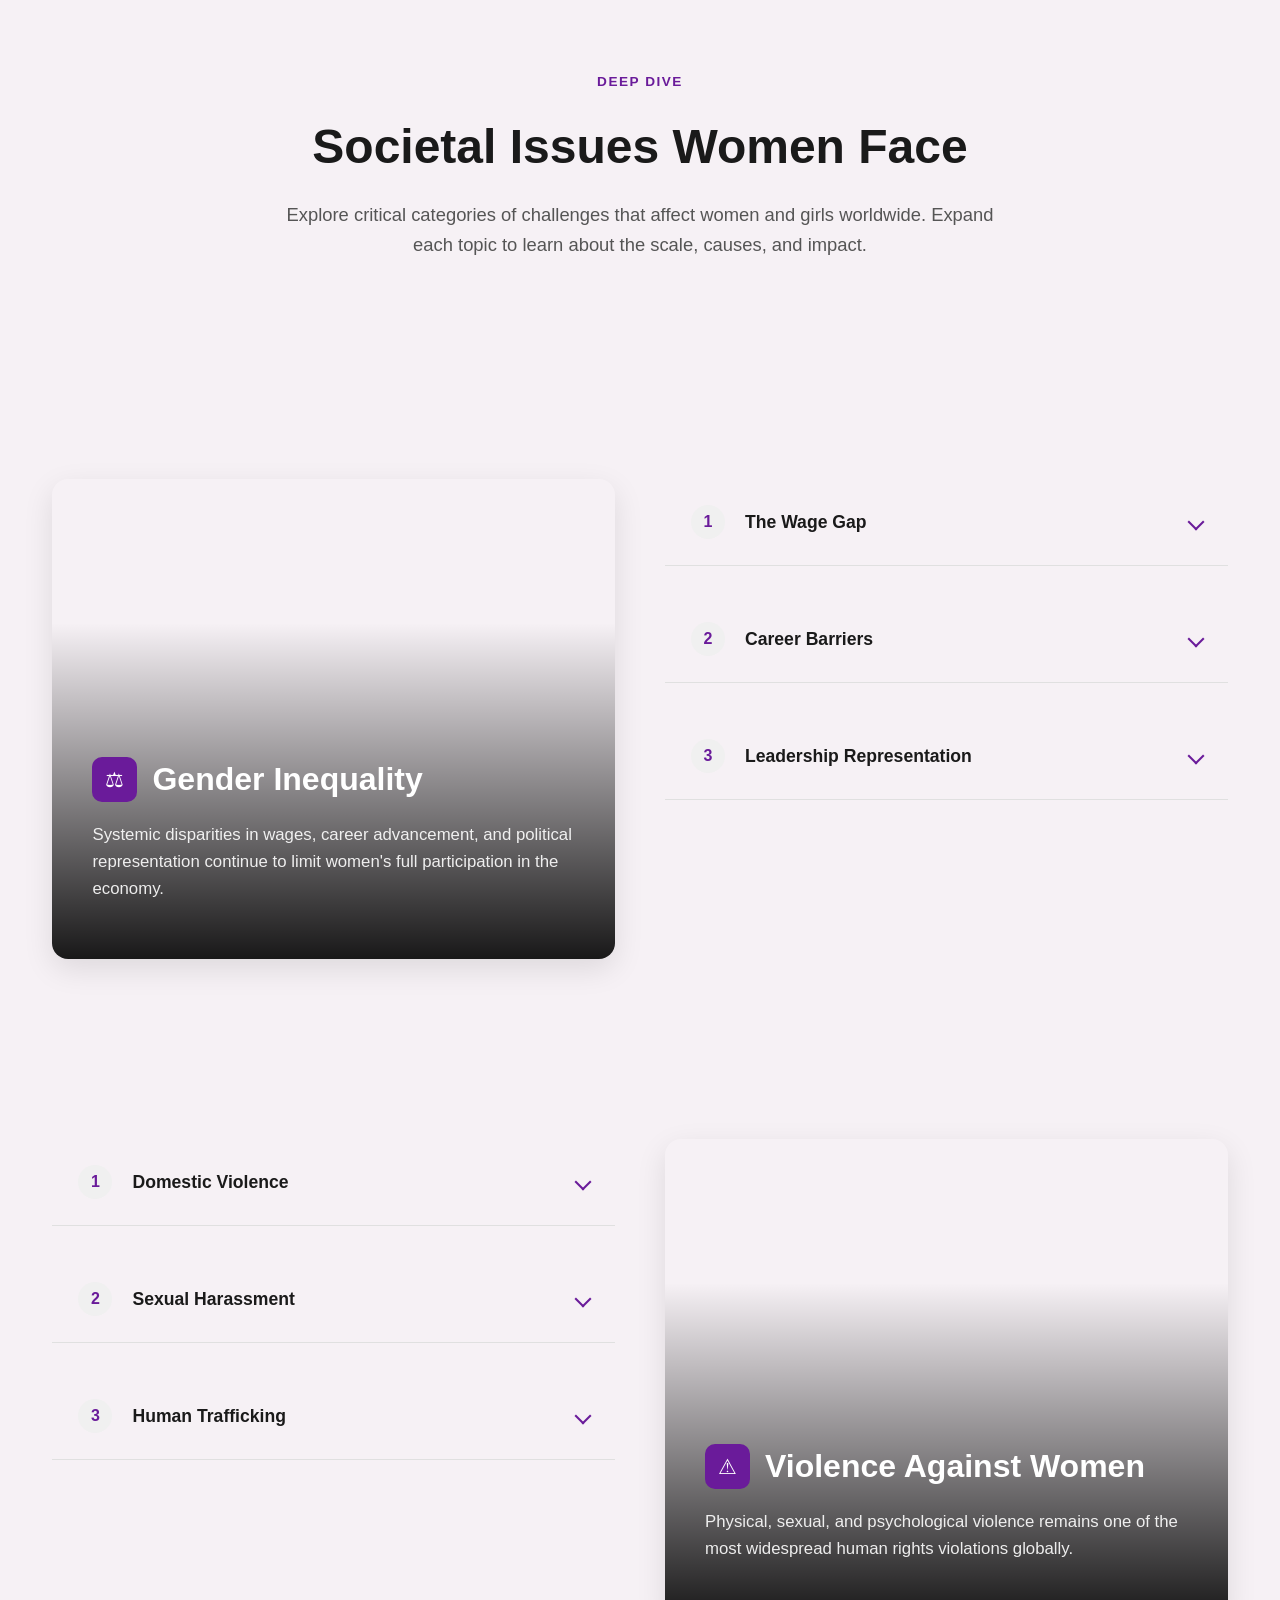
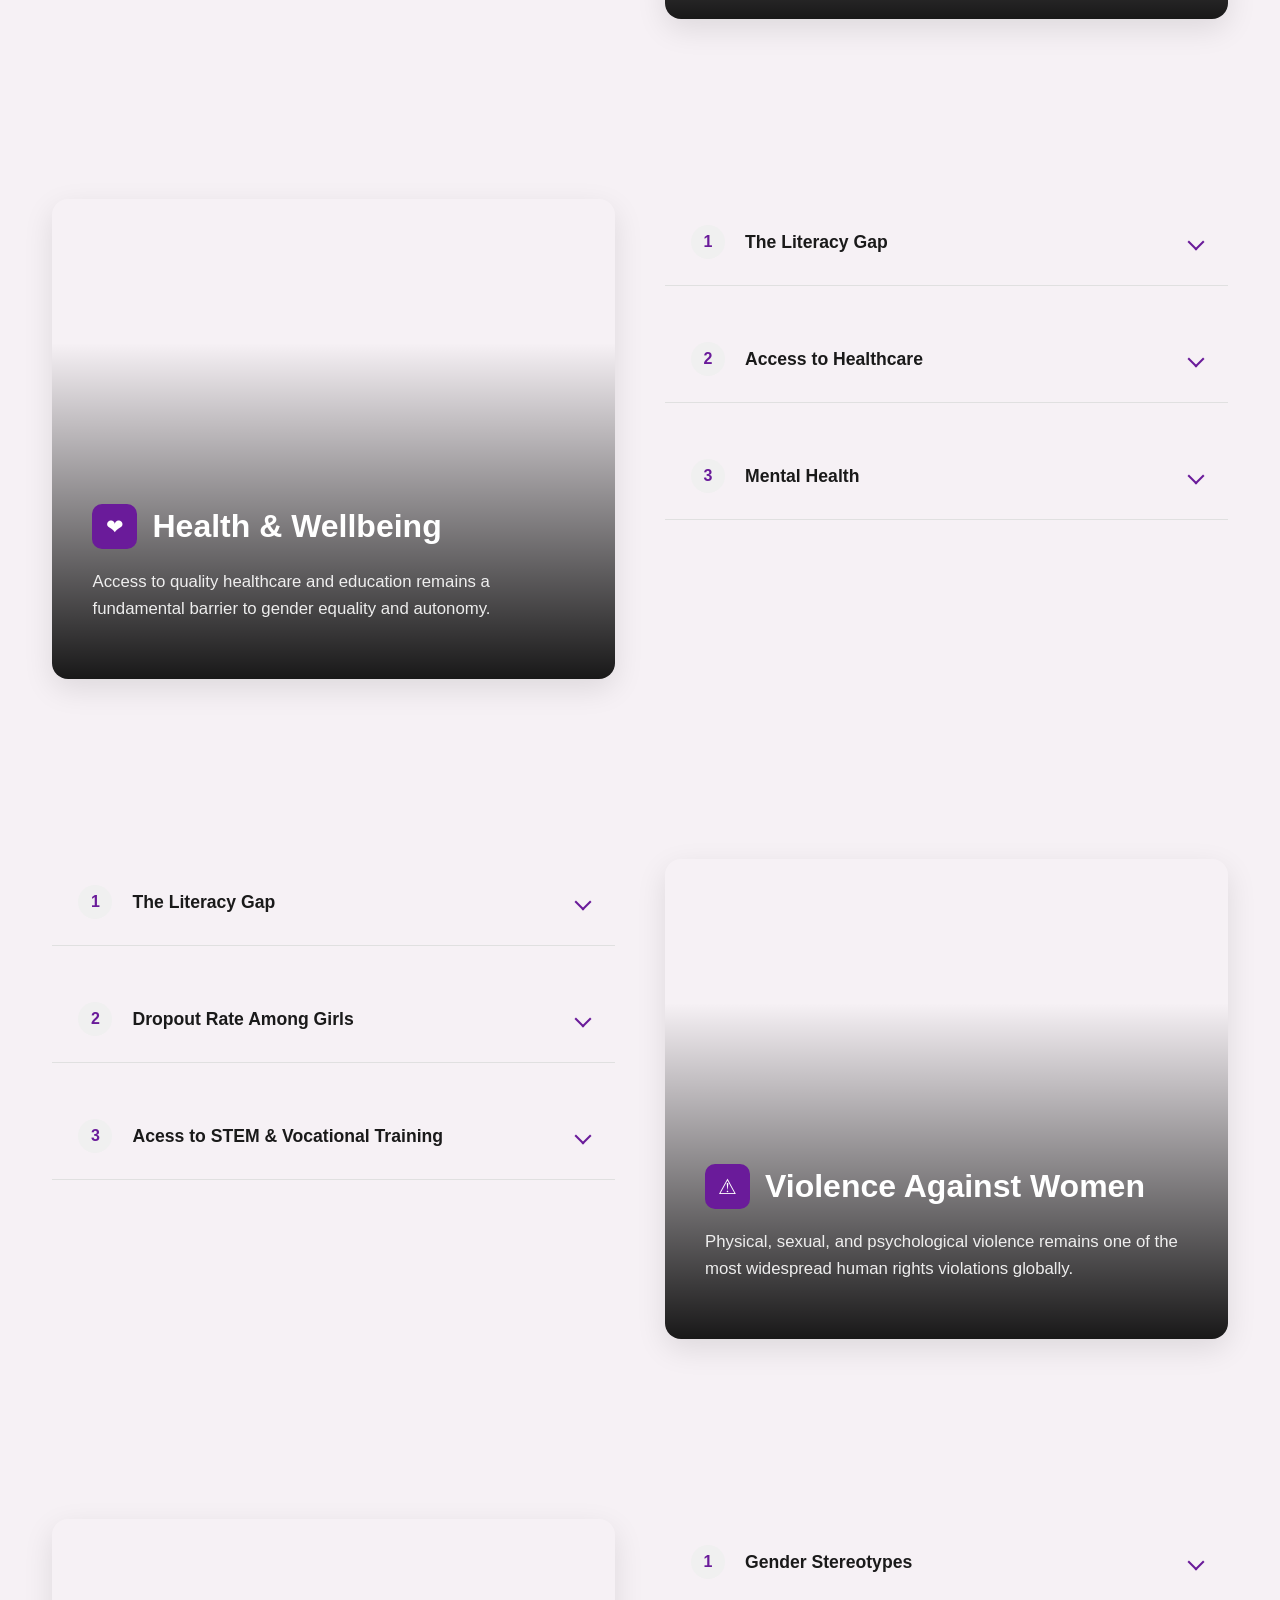
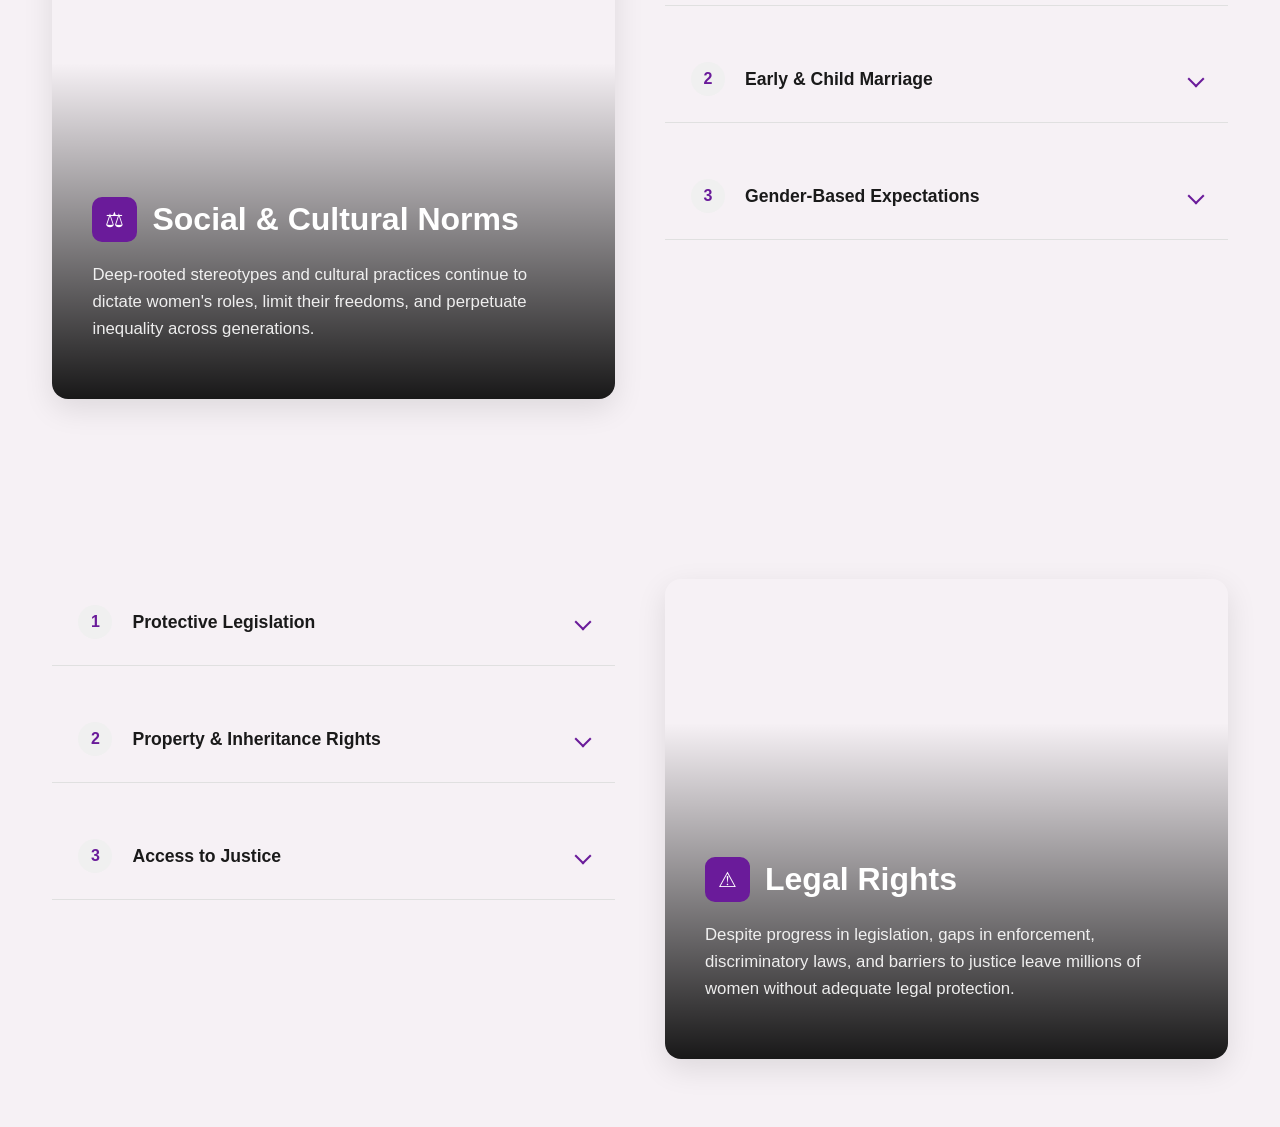
==== hh20.html @ 7289ae56 "Add files via upload" ====
<!DOCTYPE html>
<html lang="en">
<head>
    <meta charset="UTF-8">
    <meta name="viewport" content="width=device-width, initial-scale=1.0">
    <title>Societal Issues Women Face | AegisSafe</title>
    <link rel="stylesheet" href="cssss.css">
</head>
<body>

    <div class="container">

        <header class="main-header">
            <span class="eyebrow">Deep Dive</span>
            <h1>Societal Issues Women Face</h1>
            <p>Explore critical categories of challenges that affect women and girls worldwide. Expand each topic to learn about the scale, causes, and impact.</p>
        </header>

        <div class="content-row">
            <div class="card-image-box">
                <div class="bg-image-holder" style="background-image: url('https://images.pexels.com/photos/3810795/pexels-photo-3810795.jpeg')"></div>
                <div class="card-overlay-text">
                    <div class="gender-header">
                        <span class="icon">&#x2696;</span>
                        <h3>Gender Inequality</h3>
                    </div>
                    <p>Systemic disparities in wages, career advancement, and political representation continue to limit women's full participation in the economy.</p>
                </div>
            </div>

            <div class="accordion">
                <details class="accordion-item">
                    <summary class="accordion-header">
                        <span class="badge">1</span>
                        <span class="title">The Wage Gap</span>
                        <i class="icon-arrow"></i>
                    </summary>
                    <div class="accordion-content">
                        <p class="summary">Globally, women earn approximately 77 cents for every dollar men earn.</p>
                        <ul class="details-list">
                            <li>The gap persists across all industries and education levels.</li>
                            <li>Women of color face compounded pay gaps (e.g., Latina women earn roughly 57 cents).</li>
                            <li>Factors include occupational segregation and lack of salary transparency.</li>
                        </ul>
                    </div>
                </details>

                <details class="accordion-item">
                    <summary class="accordion-header">
                        <span class="badge">2</span>
                        <span class="title">Career Barriers</span>
                        <i class="icon-arrow"></i>
                    </summary>
                    <div class="accordion-content">
                        <p class="summary">Women hold less than 30% of senior management positions globally.</p>
                        <ul class="details-list">
                            <li>The 'motherhood penalty' affects wages and promotion opportunities.</li>
                            <li>Lack of mentorship is a major hurdle in tech and finance sectors.</li>
                        </ul>
                    </div>
                </details>

                <details class="accordion-item">
                    <summary class="accordion-header">
                        <span class="badge">3</span>
                        <span class="title">Leadership Representation</span>
                        <i class="icon-arrow"></i>
                    </summary>
                    <div class="accordion-content">
                        <p class="summary">Women make up only 26% of national parliamentarians worldwide.</p>
                        <ul class="details-list">
                            <li>Only 26 countries currently have a woman Head of State.</li>
                            <li>Corporate boards remain heavily male-dominated at roughly 77%.</li>
                        </ul>
                    </div>
                </details>
            </div>
        </div>

        <div class="content-row reverse">
            <div class="card-image-box">
                <div class="bg-image-holder" style="background-image: url('https://images.pexels.com/photos/31164588/pexels-photo-31164588.jpeg')"></div>
                <div class="card-overlay-text">
                    <div class="gender-header">
                        <span class="icon">&#x26A0;</span>
                        <h3>Violence Against Women</h3>
                    </div>
                    <p>Physical, sexual, and psychological violence remains one of the most widespread human rights violations globally.</p>
                </div>
            </div>

            <div class="accordion">
                <details class="accordion-item">
                    <summary class="accordion-header">
                        <span class="badge">1</span>
                        <span class="title">Domestic Violence</span>
                        <i class="icon-arrow"></i>
                    </summary>
                    <div class="accordion-content">
                        <p class="summary">1 in 3 women worldwide have experienced intimate partner violence.</p>
                        <ul class="details-list">
                            <li>Lockdowns during the pandemic created a 'shadow pandemic' of abuse.</li>
                            <li>Economic dependence often traps victims with their abusers.</li>
                        </ul>
                    </div>
                </details>

                <details class="accordion-item">
                    <summary class="accordion-header">
                        <span class="badge">2</span>
                        <span class="title">Sexual Harassment</span>
                        <i class="icon-arrow"></i>
                    </summary>
                    <div class="accordion-content">
                        <p class="summary">736 million women have been subjected to sexual violence in their lifetime.</p>
                        <ul class="details-list">
                            <li>The #MeToo movement highlighted the systemic nature of workplace harassment.</li>
                            <li>Digital threats and cyberstalking are rapidly rising concerns.</li>
                        </ul>
                    </div>
                </details>

                <details class="accordion-item">
                    <summary class="accordion-header">
                        <span class="badge">3</span>
                        <span class="title">Human Trafficking</span>
                        <i class="icon-arrow"></i>
                    </summary>
                    <div class="accordion-content">
                        <p class="summary">Women and girls account for 71% of all trafficking victims.</p>
                        <ul class="details-list">
                            <li>Sexual exploitation is the primary form of trafficking globally.</li>
                            <li>Root causes include poverty, conflict, and lack of education.</li>
                        </ul>
                    </div>
                </details>
            </div>
        </div>

        <div class="content-row">
            <div class="card-image-box">
                <div class="bg-image-holder" style="background-image: url('https://images.pexels.com/photos/7491159/pexels-photo-7491159.jpeg')"></div>
                <div class="card-overlay-text">
                    <div class="gender-header">
                        <span class="icon">&#x2764;</span>
                        <h3>Health & Wellbeing</h3>
                    </div>
                    <p>Access to quality healthcare and education remains a fundamental barrier to gender equality and autonomy.</p>
                </div>
            </div>

            <div class="accordion">
                <details class="accordion-item">
                    <summary class="accordion-header">
                        <span class="badge">1</span>
                        <span class="title">The Literacy Gap</span>
                        <i class="icon-arrow"></i>
                    </summary>
                    <div class="accordion-content">
                        <p class="summary">Two-thirds of the world's 773 million illiterate adults are women.</p>
                        <ul class="details-list">
                            <li>Digital literacy is the new frontier of the opportunity gap.</li>
                            <li>Educating women improves child nutrition and reduces mortality rates.</li>
                        </ul>
                    </div>
                </details>

                <details class="accordion-item">
                    <summary class="accordion-header">
                        <span class="badge">2</span>
                        <span class="title">Access to Healthcare</span>
                        <i class="icon-arrow"></i>
                    </summary>
                    <div class="accordion-content">
                        <p class="summary">800 million women lack access to basic healthcare services.</p>
                        <ul class="details-list">
                            <li>Gender bias often leads to misdiagnosis of chronic pain and heart disease.</li>
                            <li>Maternal mortality remains high in low-income, rural regions.</li>
                        </ul>
                    </div>
                </details>

                <details class="accordion-item">
                    <summary class="accordion-header">
                        <span class="badge">3</span>
                        <span class="title">Mental Health</span>
                        <i class="icon-arrow"></i>
                    </summary>
                    <div class="accordion-content">
                        <p class="summary">Women are twice as likely to be diagnosed with depression or anxiety.</p>
                        <ul class="details-list">
                            <li>Postpartum depression affects 1 in 7 new mothers.</li>
                            <li>Societal stigma often prevents women from seeking help.</li>
                        </ul>
                    </div>
                </details>
            </div>
        </div>

        <div class="content-row reverse">
            <div class="card-image-box">
                <div class="bg-image-holder" style="background-image: url('https://images.pexels.com/photos/8106679/pexels-photo-8106679.jpeg')"></div>
                <div class="card-overlay-text">
                    <div class="gender-header">
                        <span class="icon">&#x26A0;</span>
                        <h3>Violence Against Women</h3>
                    </div>
                    <p>Physical, sexual, and psychological violence remains one of the most widespread human rights violations globally.</p>
                </div>
            </div>

            <div class="accordion">
                <details class="accordion-item">
                    <summary class="accordion-header">
                        <span class="badge">1</span>
                        <span class="title">The Literacy Gap</span>
                        <i class="icon-arrow"></i>
                    </summary>
                    <div class="accordion-content">
                        <p class="summary">Two-thirds of the world's 773 million illiterate adults are women, a proportion that has remained virtually unchanged for two decades.</p>
                        <ul class="details-list">
                            <li>Female illiteracy is concentrated in sub-Saharan Africa, South Asia, and parts of the Middle East, where cultural norms often prioritize boys' education.</li>
                            <li>Illiteracy creates a cascading cycle of disadvantage: women who cannot read earn less, have poorer health outcomes, and are less able to advocate for themselves and their children.</li>
                            <li>Adult literacy programs designed specifically for women have shown transformative effects on entire communities, improving child nutrition, reducing infant mortality, and increasing household income.</li>
                            <li>Digital literacy is an emerging frontier: women are 20% less likely than men to use the internet, further widening the information and opportunity gap.</li>
                        </ul>
                    </div>
                </details>

                <details class="accordion-item">
                    <summary class="accordion-header">
                        <span class="badge">2</span>
                        <span class="title">Dropout Rate Among Girls</span>
                        <i class="icon-arrow"></i>
                    </summary>
                    <div class="accordion-content">
                        <p class="summary">An estimated 129 million girls are out of school globally, with adolescent girls facing the highest risk of never returning.</p>
                        <ul class="details-list">
                            <li>Early marriage is one of the leading causes of girls dropping out: 12 million girls are married before age 18 every year, effectively ending their education.</li>
                            <li>Lack of sanitation facilities, particularly menstrual hygiene resources, causes girls in many developing countries to miss school regularly or leave permanently.</li>
                            <li>In conflict zones, girls are 2.5 times more likely to be out of school than boys, as schools become targets and safety concerns mount.</li>
                            <li>Investing in girls' education yields enormous returns: each additional year of schooling can increase a girl's future earnings by up to 25%.</li>
                        </ul>
                    </div>
                </details>

                <details class="accordion-item">
                    <summary class="accordion-header">
                        <span class="badge">3</span>
                        <span class="title">Acess to STEM & Vocational Training</span>
                        <i class="icon-arrow"></i>
                    </summary>
                    <div class="accordion-content">
                        <p class="summary">Women represent only 28% of the global STEM workforce, and the gap widens significantly in fields like engineering and computer science.</p>
                        <ul class="details-list">
                            <li>Gender stereotypes and biases in the classroom discourage girls from pursuing math and science from an early age, creating a pipeline problem.</li>
                            <li>Women in STEM face hostile academic environments, fewer research funding opportunities, and higher attrition rates than their male counterparts.</li>
                            <li>Vocational and technical training programs often lack gender-sensitive design, failing to address barriers like childcare, safety, and flexible scheduling that women disproportionately face.</li>
                            <li>Countries investing in women's STEM education see measurable gains in innovation, economic growth, and the development of solutions that better serve diverse populations.</li>
                        </ul>
                    </div>
                </details>
            </div>
        </div>

        <div class="content-row">
            <div class="card-image-box">
                <div class="bg-image-holder" style="background-image: url('https://images.pexels.com/photos/27197100/pexels-photo-27197100.jpeg')"></div>
                <div class="card-overlay-text">
                    <div class="gender-header">
                        <span class="icon">&#x2696;</span>
                        <h3>Social & Cultural Norms</h3>
                    </div>
                    <p>Deep-rooted stereotypes and cultural practices continue to dictate women's roles, limit their freedoms, and perpetuate inequality across generations.</p>
                </div>
            </div>

            <div class="accordion">
                <details class="accordion-item">
                    <summary class="accordion-header">
                        <span class="badge">1</span>
                        <span class="title">Gender Stereotypes</span>
                        <i class="icon-arrow"></i>
                    </summary>
                    <div class="accordion-content">
                        <p class="summary">The belief that 'a woman's place is in the home' persists in many societies, restricting women's access to economic opportunities and public life.</p>
                        <ul class="details-list">
                            <li>Gender stereotypes are reinforced through media representation, educational materials, religious institutions, and family structures from early childhood.</li>
                            <li>Women perform an estimated 75% of the world's unpaid care and domestic work, limiting their time for paid employment, education, and civic participation.</li>
                            <li>Media portrayal of women as primarily caregivers, objects of beauty, or supporting characters reinforces limited expectations and aspirations for girls.</li>
                            <li>Challenging stereotypes through inclusive education, diverse media representation, and policy changes has shown measurable positive impacts on gender equality indicators.</li>
                        </ul>
                    </div>
                </details>

                <details class="accordion-item">
                    <summary class="accordion-header">
                        <span class="badge">2</span>
                        <span class="title">Early & Child Marriage</span>
                        <i class="icon-arrow"></i>
                    </summary>
                    <div class="accordion-content">
                        <p class="summary">Every year, 12 million girls are married before the age of 18, robbing them of their childhood, health, and future potential.</p>
                        <ul class="details-list">
                            <li>Child marriage is driven by poverty, gender inequality, traditions, and insecurity; families may see marrying young daughters as a way to reduce economic burden.</li>
                            <li>Girls who marry young are more likely to experience domestic violence, have complicated pregnancies, and contract HIV and other sexually transmitted infections.</li>
                            <li>Child brides are six times less likely to complete secondary school compared to their unmarried peers, perpetuating cycles of poverty and dependence.</li>
                            <li>While rates are declining globally, population growth means the absolute number of child brides remains high, requiring accelerated intervention.</li>
                        </ul>
                    </div>
                </details>

                <details class="accordion-item">
                    <summary class="accordion-header">
                        <span class="badge">3</span>
                        <span class="title">Gender-Based Expectations</span>
                        <i class="icon-arrow"></i>
                    </summary>
                    <div class="accordion-content">
                        <p class="summary">Rigid gender norms dictate behavior, career choices, and life paths, limiting individual freedom for both women and men.</p>
                        <ul class="details-list">
                            <li>Honor-based violence, including so-called 'honor killings,' is perpetuated by cultural expectations around women's sexual behavior and family reputation.</li>
                            <li>Women who defy cultural norms in career choices, dress, relationships, or lifestyle face social ostracism, family rejection, and sometimes legal consequences.</li>
                            <li>Boys raised in environments with rigid gender norms are more likely to perpetuate violence and discrimination against women as adults.</li>
                            <li>Community-led programs that engage men and boys in challenging harmful norms have shown promise in shifting attitudes and reducing gender-based violence.</li>
                        </ul>
                    </div>
                </details>
            </div>
        </div>

        <div class="content-row reverse">
            <div class="card-image-box">
                <div class="bg-image-holder" style="background-image: url('https://images.pexels.com/photos/5669655/pexels-photo-5669655.jpeg')"></div>
                <div class="card-overlay-text">
                    <div class="gender-header">
                        <span class="icon">&#x26A0;</span>
                        <h3>Legal Rights</h3>
                    </div>
                    <p>Despite progress in legislation, gaps in enforcement, discriminatory laws, and barriers to justice leave millions of women without adequate legal protection.</p>
                </div>
            </div>

            <div class="accordion">
                <details class="accordion-item">
                    <summary class="accordion-header">
                        <span class="badge">1</span>
                        <span class="title">Protective Legislation</span>
                        <i class="icon-arrow"></i>
                    </summary>
                    <div class="accordion-content">
                        <p class="summary">While 155 countries have at least one law on domestic violence, enforcement remains weak, and 49 countries have no such legislation at all.</p>
                        <ul class="details-list">
                            <li>Laws addressing sexual harassment in the workplace exist in only about 60% of countries, and many lack clear definitions, penalties, or reporting mechanisms.</li>
                            <li>Anti-dowry laws in countries like India exist on paper but are poorly enforced, with dowry-related violence and deaths continuing at alarming rates.</li>
                            <li>Labor laws often fail to protect women in informal employment, which accounts for over 60% of women's work in developing countries.</li>
                            <li>Effective legislation requires not just enactment but adequate funding for enforcement agencies, judiciary training, and victim support infrastructure.</li>
                        </ul>
                    </div>
                </details>

                <details class="accordion-item">
                    <summary class="accordion-header">
                        <span class="badge">2</span>
                        <span class="title">Property & Inheritance Rights</span>
                        <i class="icon-arrow"></i>
                    </summary>
                    <div class="accordion-content">
                        <p class="summary">In over 40% of countries, women do not have equal land and property rights, limiting their economic independence and security.</p>
                        <ul class="details-list">
                            <li>Customary and religious laws in many regions override national legislation, effectively denying women the right to inherit or own property.</li>
                            <li>Women own less than 20% of the world's land, despite being responsible for producing 60-80% of food in developing countries.</li>
                            <li>When women can own and control property, studies show increased household spending on nutrition, education, and healthcare for children.</li>
                            <li>Land titling programs that specifically include women's names have shown transformative effects on women's economic empowerment and bargaining power within households.</li>
                        </ul>
                    </div>
                </details>

                <details class="accordion-item">
                    <summary class="accordion-header">
                        <span class="badge">3</span>
                        <span class="title">Access to Justice</span>
                        <i class="icon-arrow"></i>
                    </summary>
                    <div class="accordion-content">
                        <p class="summary">Women face significant barriers in accessing legal systems, from unaffordable legal fees to gender-biased courts and social stigma.</p>
                        <ul class="details-list">
                            <li>In many countries, women's testimony is legally worth less than men's or is not accepted at all in certain types of cases.</li>
                            <li>Legal aid services are scarce and underfunded globally, with women in rural areas and indigenous communities facing the greatest access gaps.</li>
                            <li>Gender-based violence survivors face re-traumatization in court proceedings, lengthy delays, low conviction rates, and minimal sentences for perpetrators.</li>
                            <li>Investing in women's legal literacy, community paralegals, and gender-sensitive judicial training are proven strategies to improve women's access to justice.</li>
                        </ul>
                    </div>
                </details>
            </div>
        </div>
    </div>
</body>
</html>
---- cssss.css ----
:root {
    /* --purple-dark: #4a148c; */
    --purple-main: #6a1b9a;
    --purple-light: #f3e5f5;
    --text-dark: #1a1a1a;
    --text-muted: #555555;
    --bg-soft: #fafafa;
    --border-grey: #e0e0e0;
}

/* * { box-sizing: border-box; margin: 0; padding: 0; } */

body {
    font-family: 'Helvetica Neue', Helvetica, Arial, sans-serif;
    background-color: #f6f1f5;
    padding: 60px 20px;
    line-height: 1.6;
    color: #1a1a1a;
}

.container {
    /* max-width: 1200px; */
    margin: 0 2%;
    display: flex;
    flex-direction: column;
    gap: 180px;
}

/* Header Section */
.main-header { text-align: center; margin-bottom: 40px; }
.eyebrow { color: var(--purple-main); text-transform: uppercase; font-weight: 700; letter-spacing: 1.5px; font-size: 0.85rem; }
h1 { font-size: 3rem; margin: 15px 0; font-weight: 800; color: var(--purple-dark); }
.main-header p { color: var(--text-muted); font-size: 1.15rem; max-width: 750px; margin: 0 auto; }

/* Flexbox Content Rows */
.content-row {
    display: flex;
    gap: 50px;/* gap between image and text */
    align-items: flex-start;
}

.content-row.reverse { flex-direction: row-reverse; }

/* The Large Image Cards */
.card-image-box {
    flex: 1;
    /* height: 550px; */
    height:30rem;
    border-radius: 16px;
    position: relative;
    overflow: hidden;
    display: flex;
    align-items: flex-end;
    box-shadow: 0 10px 30px rgba(0,0,0,0.1);
}

.bg-image-holder {
    position: absolute;
    inset: 0;
    background-size: cover;
    background-position: center;
    transition: transform 0.8s ease;
    z-index: 1;
    /* width:100%; */
}

.card-image-box:hover .bg-image-holder { transform: scale(1.1); }

.card-image-box::after {
    content: "";
    position: absolute;
    inset: 0;
    background: linear-gradient(to top, rgba(0,0,0,0.9) 0%, transparent 70%);
    z-index: 2;
}

.card-overlay-text { position: relative; z-index: 3; padding: 40px; color: white; }

/* Header inside card */
.gender-header { display: flex; align-items: center; margin-bottom: 15px; }
.icon { background: var(--purple-main); width: 45px; height: 45px; display: flex; align-items: center; justify-content: center; border-radius: 10px; margin-right: 15px; font-size: 1.3rem; }
.card-overlay-text h3 { font-size: 2rem; margin: 0; font-weight: 700; }
.card-overlay-text p { opacity: 0.9; font-size: 1.05rem; }

/* Accordion Component */
.accordion { display:flex;flex-direction:column; flex:1;gap:30px}
.accordion-item { border-bottom: 1px solid var(--border-grey);transition: all 0.3s ease; }

.accordion-header {
    display: flex;
    align-items: center;
    padding: 26px;
    cursor: pointer;
    list-style: none; /* Hide default arrow */
}

.accordion-header::-webkit-details-marker { display: none; } /* Safari */

.badge {
    background: #f0f0f0;
    color: var(--purple-main);
    width: 34px; height: 34px;
    border-radius: 50%;
    display: flex; align-items: center; justify-content: center;
    font-weight: bold; margin-right: 20px;
    flex-shrink: 0;
}

.title { flex-grow: 1; font-weight: 700; font-size: 1.1rem }

.icon-arrow {
    border: solid var(--purple-main);
    border-width: 0 2px 2px 0;
    padding: 5px;
    transform: rotate(45deg);
    transition: transform 0.3s ease;
}

/* Open Interactions */
details[open] { background-color: var(--bg-soft); }
details[open] .icon-arrow { transform: rotate(-135deg); }
details[open] .badge { background-color: var(--purple-light); }

.accordion-content {
    padding: 0 80px 30px;
    animation: slideIn 0.4s ease-out;
}

@keyframes slideIn {
    from { opacity: 0; transform: translateY(-10px); }
    to { opacity: 1; transform: translateY(0); }
}

.summary { font-weight: 700; font-size: 1.1rem; margin-bottom: 15px; color: #333; }
.details-list { list-style: none; }
.details-list li { position: relative; padding-left: 25px; margin-bottom: 12px; color: var(--text-muted); font-size: 0.95rem; }
.details-list li::before { content: "•"; color: #c499d6; position: absolute; left: 0; top: -2px; font-size: 1.5rem; }

/* Responsive Mobile View */
@media (max-width: 1000px) {
    .content-row, .content-row.reverse { flex-direction: column; }
    .card-image-box { width: 100%; height: 400px; }
    .accordion { width: 100%; }
}
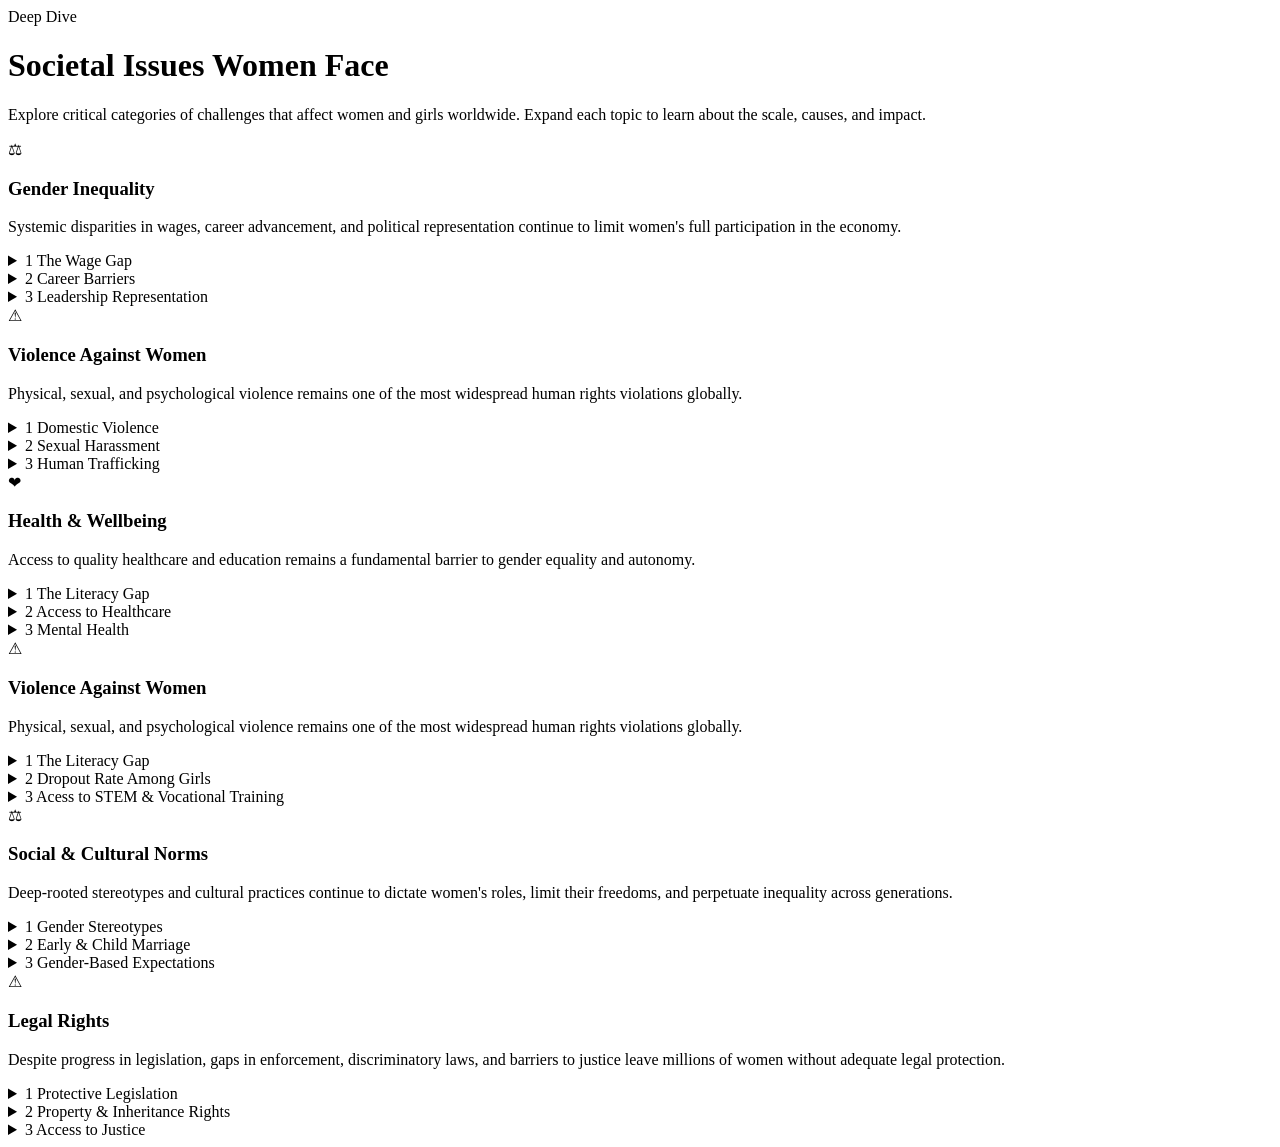
==== commit d529ffc7: "Update hh20.html" ====
--- a/hh20.html
+++ b/hh20.html
@@ -4,7 +4,7 @@
     <meta charset="UTF-8">
     <meta name="viewport" content="width=device-width, initial-scale=1.0">
     <title>Societal Issues Women Face | AegisSafe</title>
-    <link rel="stylesheet" href="cssss.css">
+    <link rel="stylesheet" href="css20.css">
 </head>
 <body>
 
@@ -396,4 +396,5 @@
         </div>
     </div>
 </body>
-</html>+
+</html>
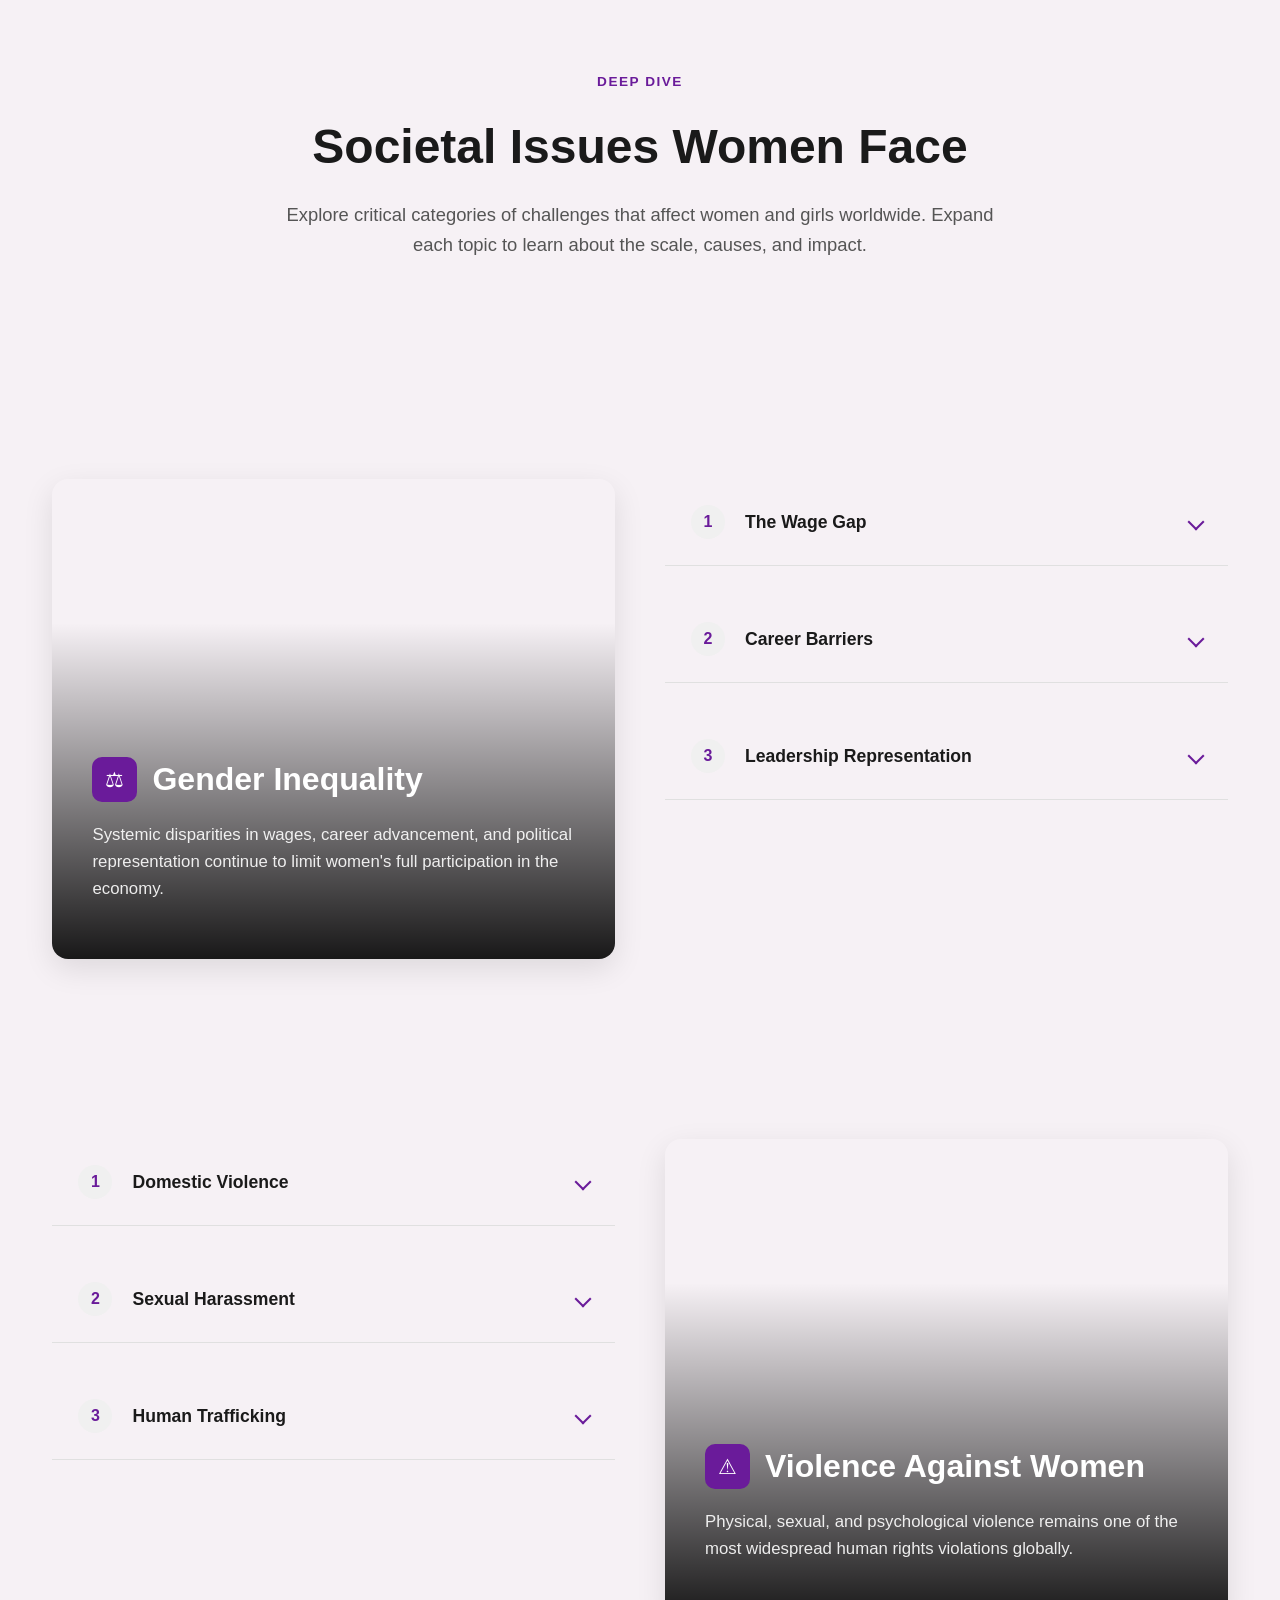
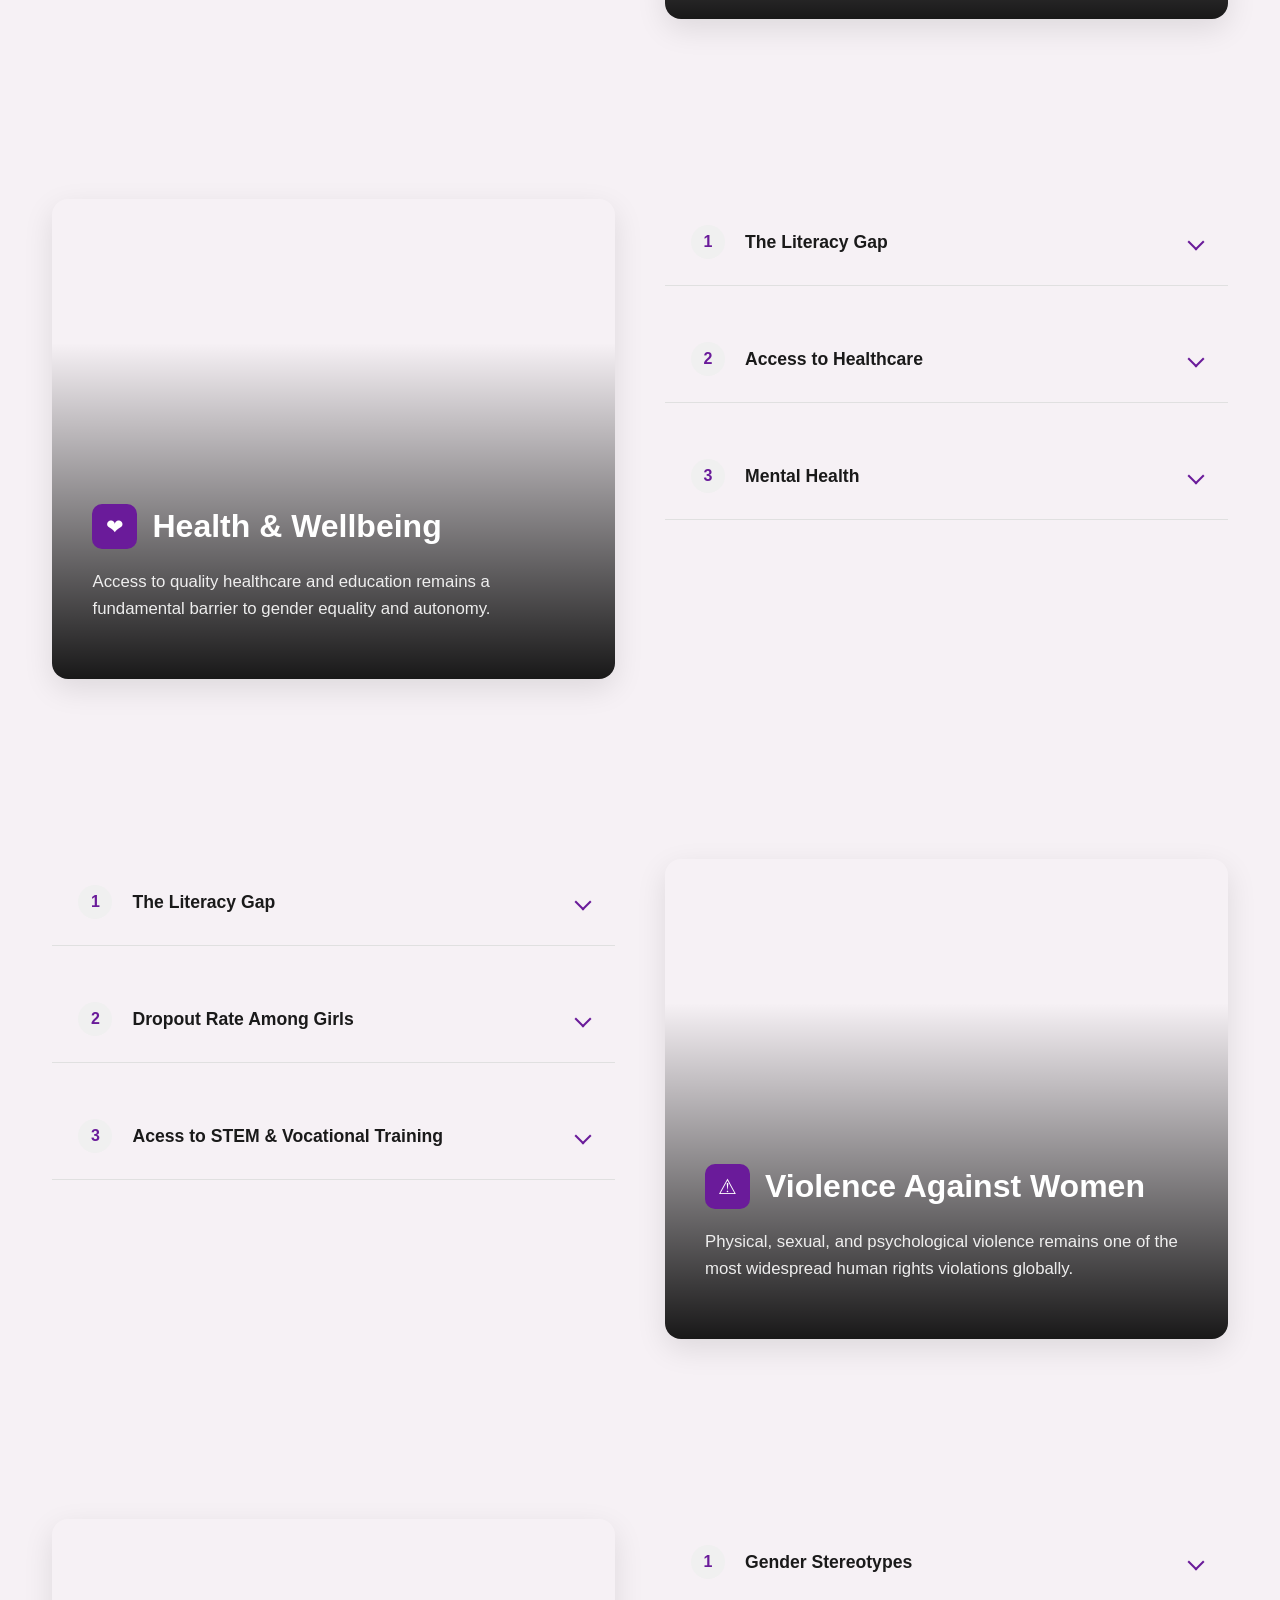
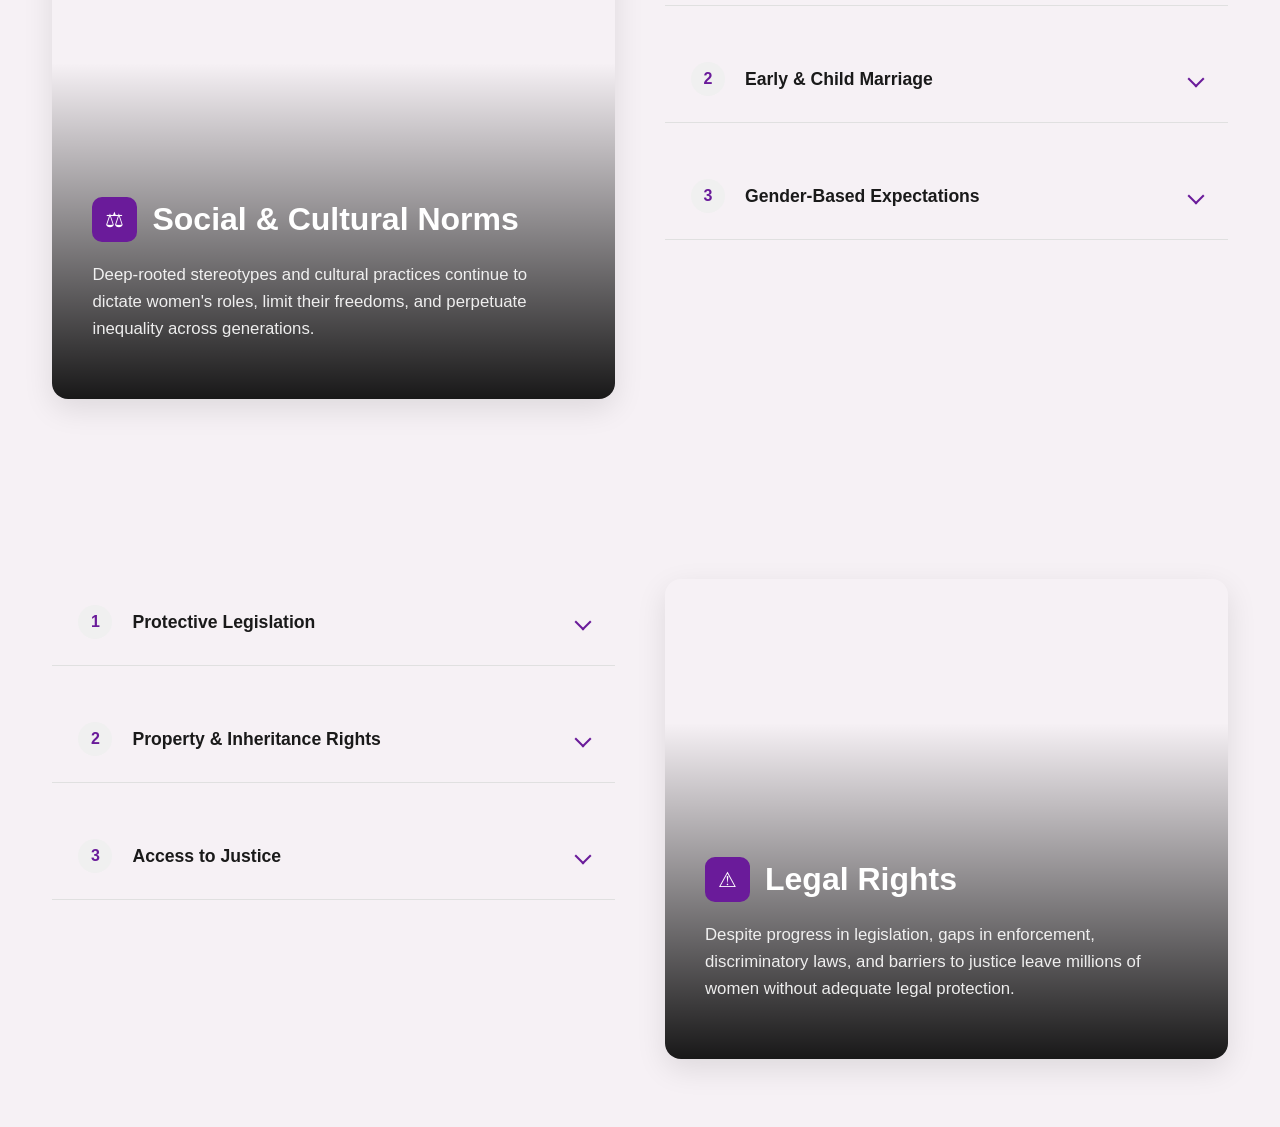
==== commit 27a47829: "Update hh20.html" ====
--- a/hh20.html
+++ b/hh20.html
@@ -4,7 +4,7 @@
     <meta charset="UTF-8">
     <meta name="viewport" content="width=device-width, initial-scale=1.0">
     <title>Societal Issues Women Face | AegisSafe</title>
-    <link rel="stylesheet" href="css20.css">
+    <link rel="stylesheet" href="cssss.css">
 </head>
 <body>
 
@@ -398,3 +398,4 @@
 </body>
 
 </html>
+
--- a/cssss.css
+++ b/cssss.css
@@ -0,0 +1,144 @@
+:root {
+    /* --purple-dark: #4a148c; */
+    --purple-main: #6a1b9a;
+    --purple-light: #f3e5f5;
+    --text-dark: #1a1a1a;
+    --text-muted: #555555;
+    --bg-soft: #fafafa;
+    --border-grey: #e0e0e0;
+}
+
+/* * { box-sizing: border-box; margin: 0; padding: 0; } */
+
+body {
+    font-family: 'Helvetica Neue', Helvetica, Arial, sans-serif;
+    background-color: #f6f1f5;
+    padding: 60px 20px;
+    line-height: 1.6;
+    color: #1a1a1a;
+}
+
+.container {
+    /* max-width: 1200px; */
+    margin: 0 2%;
+    display: flex;
+    flex-direction: column;
+    gap: 180px;
+}
+
+/* Header Section */
+.main-header { text-align: center; margin-bottom: 40px; }
+.eyebrow { color: var(--purple-main); text-transform: uppercase; font-weight: 700; letter-spacing: 1.5px; font-size: 0.85rem; }
+h1 { font-size: 3rem; margin: 15px 0; font-weight: 800; color: var(--purple-dark); }
+.main-header p { color: var(--text-muted); font-size: 1.15rem; max-width: 750px; margin: 0 auto; }
+
+/* Flexbox Content Rows */
+.content-row {
+    display: flex;
+    gap: 50px;/* gap between image and text */
+    align-items: flex-start;
+}
+
+.content-row.reverse { flex-direction: row-reverse; }
+
+/* The Large Image Cards */
+.card-image-box {
+    flex: 1;
+    /* height: 550px; */
+    height:30rem;
+    border-radius: 16px;
+    position: relative;
+    overflow: hidden;
+    display: flex;
+    align-items: flex-end;
+    box-shadow: 0 10px 30px rgba(0,0,0,0.1);
+}
+
+.bg-image-holder {
+    position: absolute;
+    inset: 0;
+    background-size: cover;
+    background-position: center;
+    transition: transform 0.8s ease;
+    z-index: 1;
+    /* width:100%; */
+}
+
+.card-image-box:hover .bg-image-holder { transform: scale(1.1); }
+
+.card-image-box::after {
+    content: "";
+    position: absolute;
+    inset: 0;
+    background: linear-gradient(to top, rgba(0,0,0,0.9) 0%, transparent 70%);
+    z-index: 2;
+}
+
+.card-overlay-text { position: relative; z-index: 3; padding: 40px; color: white; }
+
+/* Header inside card */
+.gender-header { display: flex; align-items: center; margin-bottom: 15px; }
+.icon { background: var(--purple-main); width: 45px; height: 45px; display: flex; align-items: center; justify-content: center; border-radius: 10px; margin-right: 15px; font-size: 1.3rem; }
+.card-overlay-text h3 { font-size: 2rem; margin: 0; font-weight: 700; }
+.card-overlay-text p { opacity: 0.9; font-size: 1.05rem; }
+
+/* Accordion Component */
+.accordion { display:flex;flex-direction:column; flex:1;gap:30px}
+.accordion-item { border-bottom: 1px solid var(--border-grey);transition: all 0.3s ease; }
+
+.accordion-header {
+    display: flex;
+    align-items: center;
+    padding: 26px;
+    cursor: pointer;
+    list-style: none; /* Hide default arrow */
+}
+
+.accordion-header::-webkit-details-marker { display: none; } /* Safari */
+
+.badge {
+    background: #f0f0f0;
+    color: var(--purple-main);
+    width: 34px; height: 34px;
+    border-radius: 50%;
+    display: flex; align-items: center; justify-content: center;
+    font-weight: bold; margin-right: 20px;
+    flex-shrink: 0;
+}
+
+.title { flex-grow: 1; font-weight: 700; font-size: 1.1rem }
+
+.icon-arrow {
+    border: solid var(--purple-main);
+    border-width: 0 2px 2px 0;
+    padding: 5px;
+    transform: rotate(45deg);
+    transition: transform 0.3s ease;
+}
+
+/* Open Interactions */
+details[open] { background-color: var(--bg-soft); }
+details[open] .icon-arrow { transform: rotate(-135deg); }
+details[open] .badge { background-color: var(--purple-light); }
+
+.accordion-content {
+    padding: 0 80px 30px;
+    animation: slideIn 0.4s ease-out;
+}
+
+@keyframes slideIn {
+    from { opacity: 0; transform: translateY(-10px); }
+    to { opacity: 1; transform: translateY(0); }
+}
+
+.summary { font-weight: 700; font-size: 1.1rem; margin-bottom: 15px; color: #333; }
+.details-list { list-style: none; }
+.details-list li { position: relative; padding-left: 25px; margin-bottom: 12px; color: var(--text-muted); font-size: 0.95rem; }
+.details-list li::before { content: "•"; color: #c499d6; position: absolute; left: 0; top: -2px; font-size: 1.5rem; }
+
+/* Responsive Mobile View */
+@media (max-width: 1000px) {
+    .content-row, .content-row.reverse { flex-direction: column; }
+    .card-image-box { width: 100%; height: 400px; }
+    .accordion { width: 100%; }
+}
